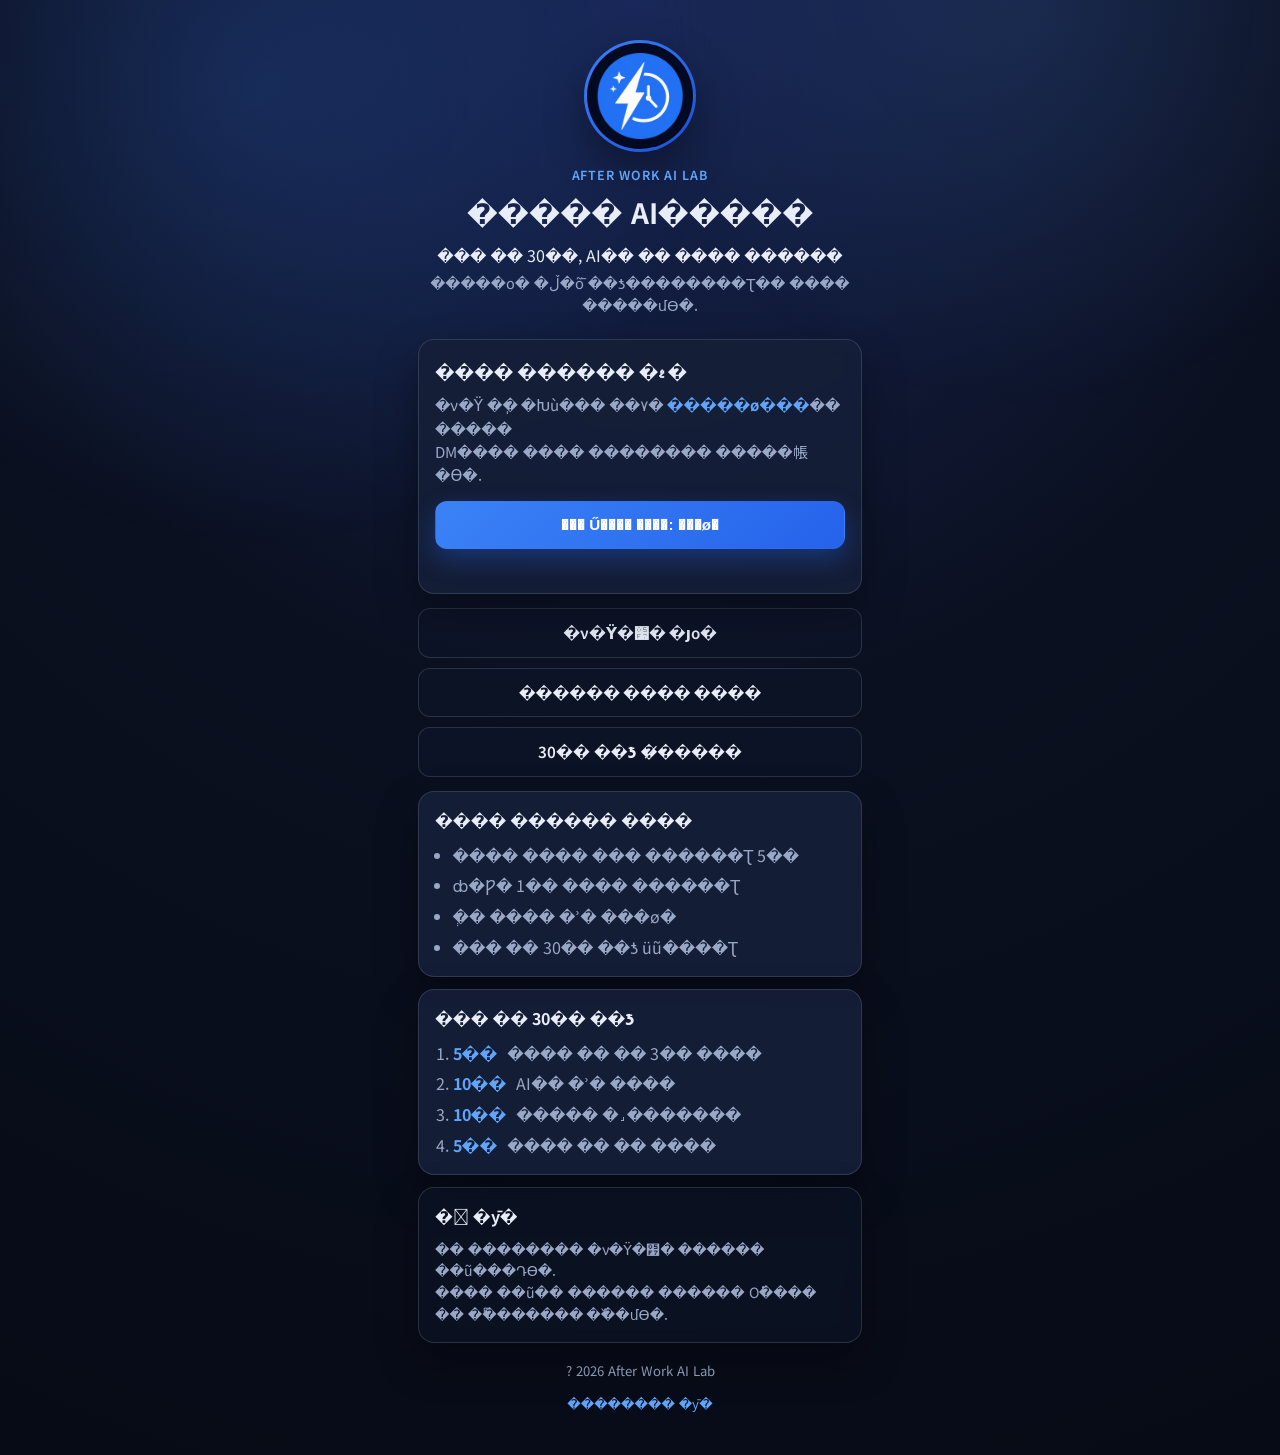
==== afterwork-ai/index.html @ 11415ffe "new" ====
<!DOCTYPE html>
<html lang="ko">
<head>
  <meta charset="UTF-8" />
  <meta name="viewport" content="width=device-width, initial-scale=1.0" />
  <meta name="description" content="��� �� 30��, AI�� �� ���� ������. �����ο� �ڵ�ȭ ��ƾ��������Ʈ ���� ������." />
  <meta name="theme-color" content="#0B1020" />
  <title>����� AI����� | ���� ������</title>
  <link rel="preconnect" href="https://fonts.googleapis.com" />
  <link rel="preconnect" href="https://fonts.gstatic.com" crossorigin />
  <link href="https://fonts.googleapis.com/css2?family=Noto+Sans+KR:wght@400;500;600;700&display=swap" rel="stylesheet" />
  <link rel="stylesheet" href="styles.css" />
  <link rel="icon" href="assets/profile.png" type="image/png" />
</head>
<body>
  <div class="bg-glow" aria-hidden="true"></div>

  <main class="page">
    <header class="profile">
      <div class="avatar-wrap">
        <img src="assets/profile.png" alt="����� AI����� ������" class="avatar" width="112" height="112" />
      </div>
      <p class="eyebrow">After Work AI Lab</p>
      <h1 class="title">����� AI�����</h1>
      <p class="subtitle">��� �� 30��, AI�� �� ���� ������</p>
      <p class="desc">�����ο� �ڵ�ȭ ��ƾ��������Ʈ�� ���� �����մϴ�.</p>
    </header>

    <section class="cta-card" aria-labelledby="cta-title">
      <h2 id="cta-title" class="cta-title">���� ������ �ޱ�</h2>
      <p class="cta-text">
        �ν�Ÿ �ֽ� �Խù��� ��۷� <strong>�����ø���</strong>�� �����<br />
        DM���� ���� �������� �����帳�ϴ�.
      </p>
      <button type="button" class="btn btn-primary" id="copyKeywordBtn" data-keyword="���ø�">
        ��� Ű���� ����: ���ø�
      </button>
      <p class="toast" id="toast" role="status" aria-live="polite"></p>
    </section>

    <nav class="links" aria-label="�ٷΰ��� ��ũ">
      <a
        class="btn btn-outline"
        href="https://www.instagram.com/afterwork_ai_lab/"
        target="_blank"
        rel="noopener noreferrer"
        id="instagramLink"
      >
        �ν�Ÿ�׷� �ȷο�
      </a>
      <a class="btn btn-outline" href="#starter-pack">
        ������ ���� ����
      </a>
      <a class="btn btn-outline" href="#routine">
        30�� ��ƾ �̸�����
      </a>
    </nav>

    <section class="panel" id="starter-pack">
      <h2 class="panel-title">���� ������ ����</h2>
      <ul class="check-list">
        <li>���� ���� ��� ������Ʈ 5��</li>
        <li>ȸ�Ƿ� 1�� ���� ������Ʈ</li>
        <li>�ְ� ���� �ʾ� ���ø�</li>
        <li>��� �� 30�� ��ƾ üũ����Ʈ</li>
      </ul>
    </section>

    <section class="panel" id="routine">
      <h2 class="panel-title">��� �� 30�� ��ƾ</h2>
      <ol class="steps">
        <li><span>5��</span> ���� �� �� 3�� ����</li>
        <li><span>10��</span> AI�� �ʾ� ����</li>
        <li><span>10��</span> ����� �˼�������</li>
        <li><span>5��</span> ���� �� �� ����</li>
      </ol>
    </section>

    <section class="panel panel-muted">
      <h2 class="panel-title">� �ȳ�</h2>
      <p class="note">
        �� �������� �ν�Ÿ�׷� ������ ��ũ���Դϴ�.<br />
        ���� ��ũ�� ������ ������ Ȯ���� �� �ܰ������� �߰��մϴ�.
      </p>
    </section>

    <footer class="footer">
      <p>? <span id="year"></span> After Work AI Lab</p>
      <a href="../privacy.html">�������� �ȳ�</a>
    </footer>
  </main>

  <script src="script.js"></script>
</body>
</html>
---- afterwork-ai/styles.css ----
:root {
  --bg: #0b1020;
  --bg-soft: #121a2f;
  --card: #151f38;
  --text: #e8edf8;
  --muted: #9aa8c7;
  --accent: #3b82f6;
  --accent-strong: #60a5fa;
  --border: rgba(148, 163, 184, 0.22);
  --shadow: 0 18px 40px rgba(0, 0, 0, 0.35);
  --radius: 16px;
}

*,
*::before,
*::after {
  box-sizing: border-box;
}

html {
  scroll-behavior: smooth;
}

body {
  margin: 0;
  min-height: 100vh;
  font-family: "Noto Sans KR", system-ui, -apple-system, sans-serif;
  color: var(--text);
  background: radial-gradient(circle at top, #172554 0%, var(--bg) 45%, #070b16 100%);
  line-height: 1.55;
}

.bg-glow {
  position: fixed;
  inset: 0;
  pointer-events: none;
  background:
    radial-gradient(circle at 20% 10%, rgba(59, 130, 246, 0.18), transparent 35%),
    radial-gradient(circle at 80% 0%, rgba(96, 165, 250, 0.12), transparent 30%);
  z-index: 0;
}

.page {
  position: relative;
  z-index: 1;
  width: min(100%, 480px);
  margin: 0 auto;
  padding: 28px 18px 40px;
}

.profile {
  text-align: center;
  margin-bottom: 22px;
}

.avatar-wrap {
  width: 112px;
  height: 112px;
  margin: 0 auto 14px;
  border-radius: 50%;
  padding: 3px;
  background: linear-gradient(135deg, var(--accent), #1d4ed8);
  box-shadow: var(--shadow);
}

.avatar {
  width: 100%;
  height: 100%;
  border-radius: 50%;
  object-fit: cover;
  display: block;
  background: var(--bg-soft);
}

.eyebrow {
  margin: 0 0 6px;
  font-size: 0.78rem;
  letter-spacing: 0.08em;
  text-transform: uppercase;
  color: var(--accent-strong);
  font-weight: 600;
}

.title {
  margin: 0;
  font-size: 1.55rem;
  font-weight: 700;
}

.subtitle {
  margin: 8px 0 4px;
  font-size: 1rem;
  color: var(--text);
}

.desc {
  margin: 0;
  font-size: 0.92rem;
  color: var(--muted);
}

.cta-card,
.panel {
  background: color-mix(in srgb, var(--card) 92%, transparent);
  border: 1px solid var(--border);
  border-radius: var(--radius);
  box-shadow: var(--shadow);
  backdrop-filter: blur(8px);
}

.cta-card {
  padding: 18px 16px;
  margin-bottom: 14px;
}

.cta-title {
  margin: 0 0 8px;
  font-size: 1.1rem;
}

.cta-text {
  margin: 0 0 14px;
  color: var(--muted);
  font-size: 0.94rem;
}

.cta-text strong {
  color: var(--accent-strong);
}

.links {
  display: grid;
  gap: 10px;
  margin-bottom: 14px;
}

.btn {
  display: inline-flex;
  align-items: center;
  justify-content: center;
  width: 100%;
  min-height: 48px;
  padding: 12px 16px;
  border-radius: 12px;
  font-size: 0.95rem;
  font-weight: 600;
  text-decoration: none;
  border: 1px solid transparent;
  cursor: pointer;
  transition: transform 0.15s ease, background 0.15s ease, border-color 0.15s ease;
}

.btn:hover {
  transform: translateY(-1px);
}

.btn:active {
  transform: translateY(0);
}

.btn-primary {
  color: #fff;
  background: linear-gradient(135deg, var(--accent), #2563eb);
  box-shadow: 0 10px 24px rgba(37, 99, 235, 0.35);
}

.btn-outline {
  color: var(--text);
  background: rgba(15, 23, 42, 0.55);
  border-color: var(--border);
}

.btn-outline:hover {
  border-color: rgba(96, 165, 250, 0.65);
  background: rgba(30, 41, 59, 0.75);
}

.panel {
  padding: 16px;
  margin-bottom: 12px;
}

.panel-muted {
  background: rgba(15, 23, 42, 0.45);
}

.panel-title {
  margin: 0 0 10px;
  font-size: 1rem;
}

.check-list,
.steps {
  margin: 0;
  padding-left: 1.1rem;
  color: var(--muted);
}

.check-list li + li,
.steps li + li {
  margin-top: 6px;
}

.steps li span {
  display: inline-block;
  min-width: 42px;
  margin-right: 6px;
  color: var(--accent-strong);
  font-weight: 700;
}

.note {
  margin: 0;
  font-size: 0.88rem;
  color: var(--muted);
}

.toast {
  min-height: 1.2em;
  margin: 10px 0 0;
  font-size: 0.86rem;
  color: var(--accent-strong);
}

.footer {
  margin-top: 18px;
  text-align: center;
  font-size: 0.82rem;
  color: var(--muted);
}

.footer a {
  color: var(--accent-strong);
  text-decoration: none;
}

.footer a:hover {
  text-decoration: underline;
}

@media (min-width: 520px) {
  .page {
    padding-top: 40px;
  }

  .title {
    font-size: 1.75rem;
  }
}
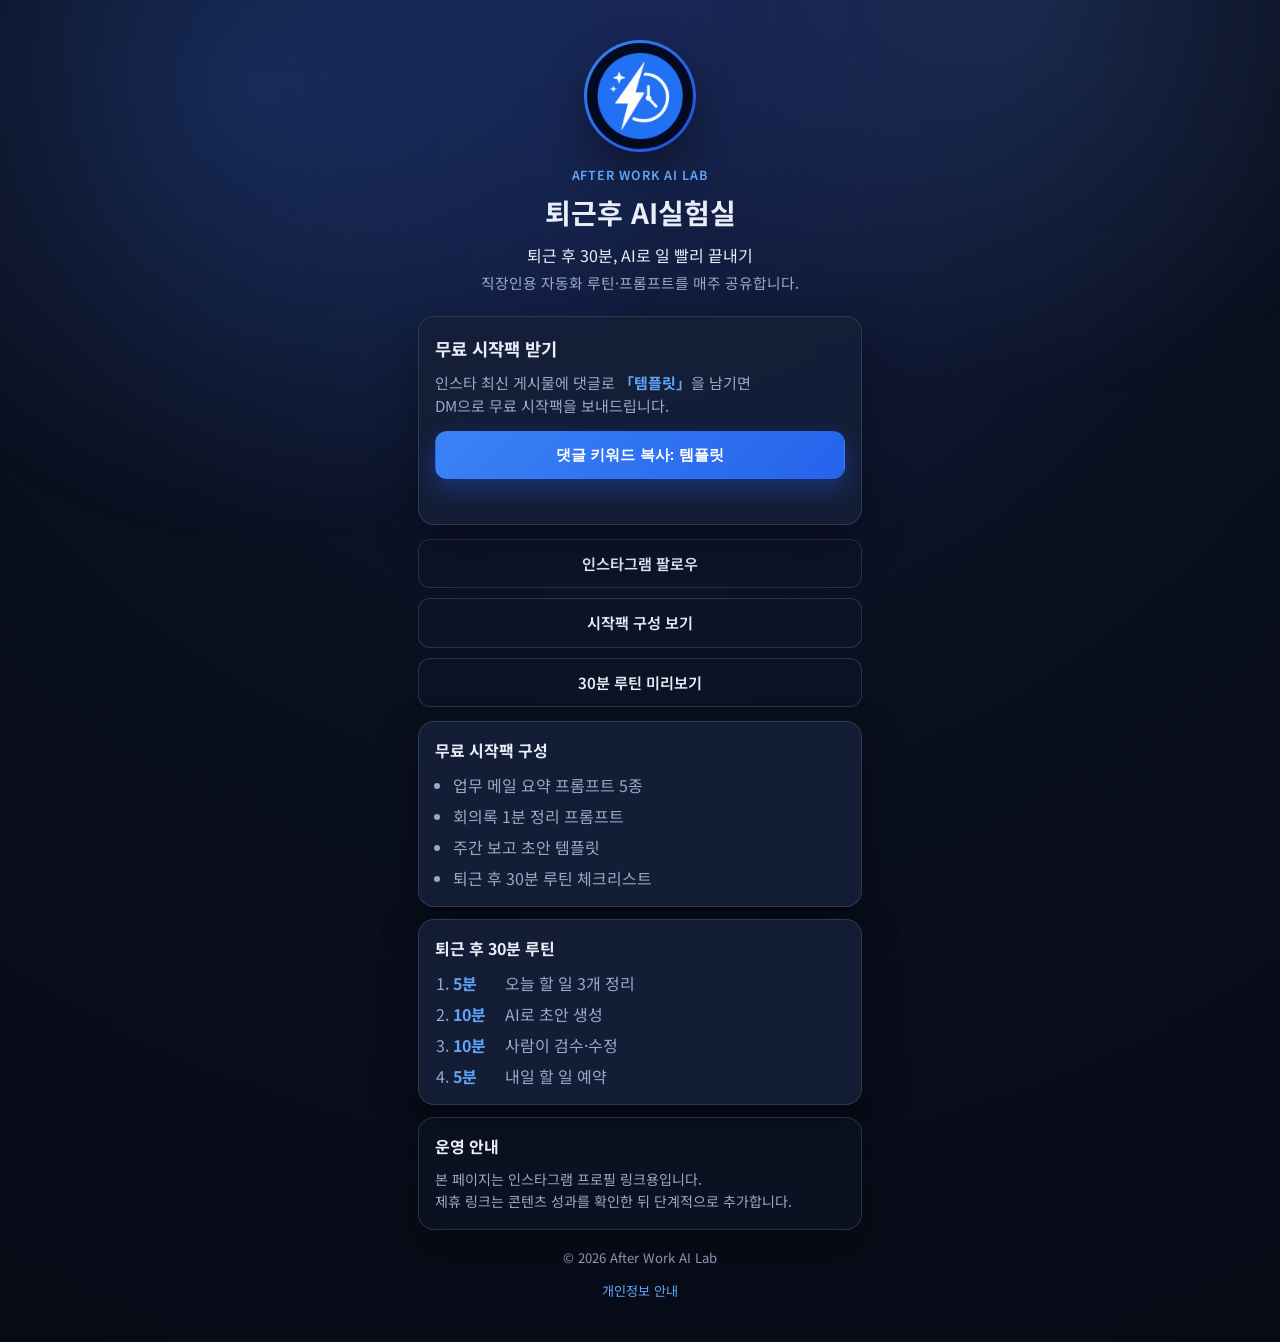
==== commit adfd45d9: "new" ====
--- a/afterwork-ai/index.html
+++ b/afterwork-ai/index.html
@@ -1,95 +1,109 @@
-<!DOCTYPE html>
+<!doctype html>
 <html lang="ko">
-<head>
-  <meta charset="UTF-8" />
-  <meta name="viewport" content="width=device-width, initial-scale=1.0" />
-  <meta name="description" content="��� �� 30��, AI�� �� ���� ������. �����ο� �ڵ�ȭ ��ƾ��������Ʈ ���� ������." />
-  <meta name="theme-color" content="#0B1020" />
-  <title>����� AI����� | ���� ������</title>
-  <link rel="preconnect" href="https://fonts.googleapis.com" />
-  <link rel="preconnect" href="https://fonts.gstatic.com" crossorigin />
-  <link href="https://fonts.googleapis.com/css2?family=Noto+Sans+KR:wght@400;500;600;700&display=swap" rel="stylesheet" />
-  <link rel="stylesheet" href="styles.css" />
-  <link rel="icon" href="assets/profile.png" type="image/png" />
-</head>
-<body>
-  <div class="bg-glow" aria-hidden="true"></div>
+	<head>
+		<meta charset="UTF-8" />
+		<meta http-equiv="Content-Type" content="text/html; charset=UTF-8" />
+		<meta name="viewport" content="width=device-width, initial-scale=1.0" />
+		<meta
+			name="description"
+			content="퇴근 후 30분, AI로 일 빨리 끝내기. 직장인용 자동화 루틴·프롬프트 무료 시작팩."
+		/>
+		<meta name="theme-color" content="#0B1020" />
+		<title>퇴근후 AI실험실 | 무료 시작팩</title>
+		<link rel="preconnect" href="https://fonts.googleapis.com" />
+		<link rel="preconnect" href="https://fonts.gstatic.com" crossorigin />
+		<link
+			href="https://fonts.googleapis.com/css2?family=Noto+Sans+KR:wght@400;500;600;700&display=swap"
+			rel="stylesheet"
+		/>
+		<link rel="stylesheet" href="styles.css" />
+		<link rel="icon" href="assets/profile.png" type="image/png" />
+	</head>
+	<body>
+		<div class="bg-glow" aria-hidden="true"></div>
 
-  <main class="page">
-    <header class="profile">
-      <div class="avatar-wrap">
-        <img src="assets/profile.png" alt="����� AI����� ������" class="avatar" width="112" height="112" />
-      </div>
-      <p class="eyebrow">After Work AI Lab</p>
-      <h1 class="title">����� AI�����</h1>
-      <p class="subtitle">��� �� 30��, AI�� �� ���� ������</p>
-      <p class="desc">�����ο� �ڵ�ȭ ��ƾ��������Ʈ�� ���� �����մϴ�.</p>
-    </header>
+		<main class="page">
+			<header class="profile">
+				<div class="avatar-wrap">
+					<img
+						src="assets/profile.png"
+						alt="퇴근후 AI실험실 프로필"
+						class="avatar"
+						width="112"
+						height="112"
+					/>
+				</div>
+				<p class="eyebrow">After Work AI Lab</p>
+				<h1 class="title">퇴근후 AI실험실</h1>
+				<p class="subtitle">퇴근 후 30분, AI로 일 빨리 끝내기</p>
+				<p class="desc">직장인용 자동화 루틴·프롬프트를 매주 공유합니다.</p>
+			</header>
 
-    <section class="cta-card" aria-labelledby="cta-title">
-      <h2 id="cta-title" class="cta-title">���� ������ �ޱ�</h2>
-      <p class="cta-text">
-        �ν�Ÿ �ֽ� �Խù��� ��۷� <strong>�����ø���</strong>�� �����<br />
-        DM���� ���� �������� �����帳�ϴ�.
-      </p>
-      <button type="button" class="btn btn-primary" id="copyKeywordBtn" data-keyword="���ø�">
-        ��� Ű���� ����: ���ø�
-      </button>
-      <p class="toast" id="toast" role="status" aria-live="polite"></p>
-    </section>
+			<section class="cta-card" aria-labelledby="cta-title">
+				<h2 id="cta-title" class="cta-title">무료 시작팩 받기</h2>
+				<p class="cta-text">
+					인스타 최신 게시물에 댓글로 <strong>「템플릿」</strong>을 남기면<br />
+					DM으로 무료 시작팩을 보내드립니다.
+				</p>
+				<button
+					type="button"
+					class="btn btn-primary"
+					id="copyKeywordBtn"
+					data-keyword="템플릿"
+				>
+					댓글 키워드 복사: 템플릿
+				</button>
+				<p class="toast" id="toast" role="status" aria-live="polite"></p>
+			</section>
 
-    <nav class="links" aria-label="�ٷΰ��� ��ũ">
-      <a
-        class="btn btn-outline"
-        href="https://www.instagram.com/afterwork_ai_lab/"
-        target="_blank"
-        rel="noopener noreferrer"
-        id="instagramLink"
-      >
-        �ν�Ÿ�׷� �ȷο�
-      </a>
-      <a class="btn btn-outline" href="#starter-pack">
-        ������ ���� ����
-      </a>
-      <a class="btn btn-outline" href="#routine">
-        30�� ��ƾ �̸�����
-      </a>
-    </nav>
+			<nav class="links" aria-label="바로가기 링크">
+				<a
+					class="btn btn-outline"
+					href="https://www.instagram.com/afterwork_ai_lab/"
+					target="_blank"
+					rel="noopener noreferrer"
+					id="instagramLink"
+				>
+					인스타그램 팔로우
+				</a>
+				<a class="btn btn-outline" href="#starter-pack">시작팩 구성 보기</a>
+				<a class="btn btn-outline" href="#routine">30분 루틴 미리보기</a>
+			</nav>
 
-    <section class="panel" id="starter-pack">
-      <h2 class="panel-title">���� ������ ����</h2>
-      <ul class="check-list">
-        <li>���� ���� ��� ������Ʈ 5��</li>
-        <li>ȸ�Ƿ� 1�� ���� ������Ʈ</li>
-        <li>�ְ� ���� �ʾ� ���ø�</li>
-        <li>��� �� 30�� ��ƾ üũ����Ʈ</li>
-      </ul>
-    </section>
+			<section class="panel" id="starter-pack">
+				<h2 class="panel-title">무료 시작팩 구성</h2>
+				<ul class="check-list">
+					<li>업무 메일 요약 프롬프트 5종</li>
+					<li>회의록 1분 정리 프롬프트</li>
+					<li>주간 보고 초안 템플릿</li>
+					<li>퇴근 후 30분 루틴 체크리스트</li>
+				</ul>
+			</section>
 
-    <section class="panel" id="routine">
-      <h2 class="panel-title">��� �� 30�� ��ƾ</h2>
-      <ol class="steps">
-        <li><span>5��</span> ���� �� �� 3�� ����</li>
-        <li><span>10��</span> AI�� �ʾ� ����</li>
-        <li><span>10��</span> ����� �˼�������</li>
-        <li><span>5��</span> ���� �� �� ����</li>
-      </ol>
-    </section>
+			<section class="panel" id="routine">
+				<h2 class="panel-title">퇴근 후 30분 루틴</h2>
+				<ol class="steps">
+					<li><span>5분</span> 오늘 할 일 3개 정리</li>
+					<li><span>10분</span> AI로 초안 생성</li>
+					<li><span>10분</span> 사람이 검수·수정</li>
+					<li><span>5분</span> 내일 할 일 예약</li>
+				</ol>
+			</section>
 
-    <section class="panel panel-muted">
-      <h2 class="panel-title">� �ȳ�</h2>
-      <p class="note">
-        �� �������� �ν�Ÿ�׷� ������ ��ũ���Դϴ�.<br />
-        ���� ��ũ�� ������ ������ Ȯ���� �� �ܰ������� �߰��մϴ�.
-      </p>
-    </section>
+			<section class="panel panel-muted">
+				<h2 class="panel-title">운영 안내</h2>
+				<p class="note">
+					본 페이지는 인스타그램 프로필 링크용입니다.<br />
+					제휴 링크는 콘텐츠 성과를 확인한 뒤 단계적으로 추가합니다.
+				</p>
+			</section>
 
-    <footer class="footer">
-      <p>? <span id="year"></span> After Work AI Lab</p>
-      <a href="../privacy.html">�������� �ȳ�</a>
-    </footer>
-  </main>
+			<footer class="footer">
+				<p>&copy; <span id="year"></span> After Work AI Lab</p>
+				<a href="../privacy.html">개인정보 안내</a>
+			</footer>
+		</main>
 
-  <script src="script.js"></script>
-</body>
+		<script src="script.js"></script>
+	</body>
 </html>
--- a/afterwork-ai/styles.css
+++ b/afterwork-ai/styles.css
@@ -1,249 +1,264 @@
 :root {
-  --bg: #0b1020;
-  --bg-soft: #121a2f;
-  --card: #151f38;
-  --text: #e8edf8;
-  --muted: #9aa8c7;
-  --accent: #3b82f6;
-  --accent-strong: #60a5fa;
-  --border: rgba(148, 163, 184, 0.22);
-  --shadow: 0 18px 40px rgba(0, 0, 0, 0.35);
-  --radius: 16px;
+	--bg: #0b1020;
+	--bg-soft: #121a2f;
+	--card: #151f38;
+	--text: #e8edf8;
+	--muted: #9aa8c7;
+	--accent: #3b82f6;
+	--accent-strong: #60a5fa;
+	--border: rgba(148, 163, 184, 0.22);
+	--shadow: 0 18px 40px rgba(0, 0, 0, 0.35);
+	--radius: 16px;
 }
 
 *,
 *::before,
 *::after {
-  box-sizing: border-box;
+	box-sizing: border-box;
 }
 
 html {
-  scroll-behavior: smooth;
+	scroll-behavior: smooth;
 }
 
 body {
-  margin: 0;
-  min-height: 100vh;
-  font-family: "Noto Sans KR", system-ui, -apple-system, sans-serif;
-  color: var(--text);
-  background: radial-gradient(circle at top, #172554 0%, var(--bg) 45%, #070b16 100%);
-  line-height: 1.55;
+	margin: 0;
+	min-height: 100vh;
+	font-family:
+		"Noto Sans KR",
+		system-ui,
+		-apple-system,
+		sans-serif;
+	color: var(--text);
+	background: radial-gradient(
+		circle at top,
+		#172554 0%,
+		var(--bg) 45%,
+		#070b16 100%
+	);
+	line-height: 1.55;
 }
 
 .bg-glow {
-  position: fixed;
-  inset: 0;
-  pointer-events: none;
-  background:
-    radial-gradient(circle at 20% 10%, rgba(59, 130, 246, 0.18), transparent 35%),
-    radial-gradient(circle at 80% 0%, rgba(96, 165, 250, 0.12), transparent 30%);
-  z-index: 0;
+	position: fixed;
+	inset: 0;
+	pointer-events: none;
+	background:
+		radial-gradient(
+			circle at 20% 10%,
+			rgba(59, 130, 246, 0.18),
+			transparent 35%
+		),
+		radial-gradient(circle at 80% 0%, rgba(96, 165, 250, 0.12), transparent 30%);
+	z-index: 0;
 }
 
 .page {
-  position: relative;
-  z-index: 1;
-  width: min(100%, 480px);
-  margin: 0 auto;
-  padding: 28px 18px 40px;
+	position: relative;
+	z-index: 1;
+	width: min(100%, 480px);
+	margin: 0 auto;
+	padding: 28px 18px 40px;
 }
 
 .profile {
-  text-align: center;
-  margin-bottom: 22px;
+	text-align: center;
+	margin-bottom: 22px;
 }
 
 .avatar-wrap {
-  width: 112px;
-  height: 112px;
-  margin: 0 auto 14px;
-  border-radius: 50%;
-  padding: 3px;
-  background: linear-gradient(135deg, var(--accent), #1d4ed8);
-  box-shadow: var(--shadow);
+	width: 112px;
+	height: 112px;
+	margin: 0 auto 14px;
+	border-radius: 50%;
+	padding: 3px;
+	background: linear-gradient(135deg, var(--accent), #1d4ed8);
+	box-shadow: var(--shadow);
 }
 
 .avatar {
-  width: 100%;
-  height: 100%;
-  border-radius: 50%;
-  object-fit: cover;
-  display: block;
-  background: var(--bg-soft);
+	width: 100%;
+	height: 100%;
+	border-radius: 50%;
+	object-fit: cover;
+	display: block;
+	background: var(--bg-soft);
 }
 
 .eyebrow {
-  margin: 0 0 6px;
-  font-size: 0.78rem;
-  letter-spacing: 0.08em;
-  text-transform: uppercase;
-  color: var(--accent-strong);
-  font-weight: 600;
+	margin: 0 0 6px;
+	font-size: 0.78rem;
+	letter-spacing: 0.08em;
+	text-transform: uppercase;
+	color: var(--accent-strong);
+	font-weight: 600;
 }
 
 .title {
-  margin: 0;
-  font-size: 1.55rem;
-  font-weight: 700;
+	margin: 0;
+	font-size: 1.55rem;
+	font-weight: 700;
 }
 
 .subtitle {
-  margin: 8px 0 4px;
-  font-size: 1rem;
-  color: var(--text);
+	margin: 8px 0 4px;
+	font-size: 1rem;
 }
 
 .desc {
-  margin: 0;
-  font-size: 0.92rem;
-  color: var(--muted);
+	margin: 0;
+	font-size: 0.92rem;
+	color: var(--muted);
 }
 
 .cta-card,
 .panel {
-  background: color-mix(in srgb, var(--card) 92%, transparent);
-  border: 1px solid var(--border);
-  border-radius: var(--radius);
-  box-shadow: var(--shadow);
-  backdrop-filter: blur(8px);
+	background: color-mix(in srgb, var(--card) 92%, transparent);
+	border: 1px solid var(--border);
+	border-radius: var(--radius);
+	box-shadow: var(--shadow);
+	backdrop-filter: blur(8px);
 }
 
 .cta-card {
-  padding: 18px 16px;
-  margin-bottom: 14px;
+	padding: 18px 16px;
+	margin-bottom: 14px;
 }
 
 .cta-title {
-  margin: 0 0 8px;
-  font-size: 1.1rem;
+	margin: 0 0 8px;
+	font-size: 1.1rem;
 }
 
 .cta-text {
-  margin: 0 0 14px;
-  color: var(--muted);
-  font-size: 0.94rem;
+	margin: 0 0 14px;
+	color: var(--muted);
+	font-size: 0.94rem;
 }
 
 .cta-text strong {
-  color: var(--accent-strong);
+	color: var(--accent-strong);
 }
 
 .links {
-  display: grid;
-  gap: 10px;
-  margin-bottom: 14px;
+	display: grid;
+	gap: 10px;
+	margin-bottom: 14px;
 }
 
 .btn {
-  display: inline-flex;
-  align-items: center;
-  justify-content: center;
-  width: 100%;
-  min-height: 48px;
-  padding: 12px 16px;
-  border-radius: 12px;
-  font-size: 0.95rem;
-  font-weight: 600;
-  text-decoration: none;
-  border: 1px solid transparent;
-  cursor: pointer;
-  transition: transform 0.15s ease, background 0.15s ease, border-color 0.15s ease;
+	display: inline-flex;
+	align-items: center;
+	justify-content: center;
+	width: 100%;
+	min-height: 48px;
+	padding: 12px 16px;
+	border-radius: 12px;
+	font-size: 0.95rem;
+	font-weight: 600;
+	text-decoration: none;
+	border: 1px solid transparent;
+	cursor: pointer;
+	transition:
+		transform 0.15s ease,
+		background 0.15s ease,
+		border-color 0.15s ease;
 }
 
 .btn:hover {
-  transform: translateY(-1px);
+	transform: translateY(-1px);
 }
 
 .btn:active {
-  transform: translateY(0);
+	transform: translateY(0);
 }
 
 .btn-primary {
-  color: #fff;
-  background: linear-gradient(135deg, var(--accent), #2563eb);
-  box-shadow: 0 10px 24px rgba(37, 99, 235, 0.35);
+	color: #fff;
+	background: linear-gradient(135deg, var(--accent), #2563eb);
+	box-shadow: 0 10px 24px rgba(37, 99, 235, 0.35);
 }
 
 .btn-outline {
-  color: var(--text);
-  background: rgba(15, 23, 42, 0.55);
-  border-color: var(--border);
+	color: var(--text);
+	background: rgba(15, 23, 42, 0.55);
+	border-color: var(--border);
 }
 
 .btn-outline:hover {
-  border-color: rgba(96, 165, 250, 0.65);
-  background: rgba(30, 41, 59, 0.75);
+	border-color: rgba(96, 165, 250, 0.65);
+	background: rgba(30, 41, 59, 0.75);
 }
 
 .panel {
-  padding: 16px;
-  margin-bottom: 12px;
+	padding: 16px;
+	margin-bottom: 12px;
 }
 
 .panel-muted {
-  background: rgba(15, 23, 42, 0.45);
+	background: rgba(15, 23, 42, 0.45);
 }
 
 .panel-title {
-  margin: 0 0 10px;
-  font-size: 1rem;
+	margin: 0 0 10px;
+	font-size: 1rem;
 }
 
 .check-list,
 .steps {
-  margin: 0;
-  padding-left: 1.1rem;
-  color: var(--muted);
+	margin: 0;
+	padding-left: 1.1rem;
+	color: var(--muted);
 }
 
 .check-list li + li,
 .steps li + li {
-  margin-top: 6px;
+	margin-top: 6px;
 }
 
 .steps li span {
-  display: inline-block;
-  min-width: 42px;
-  margin-right: 6px;
-  color: var(--accent-strong);
-  font-weight: 700;
+	display: inline-block;
+	min-width: 42px;
+	margin-right: 6px;
+	color: var(--accent-strong);
+	font-weight: 700;
 }
 
 .note {
-  margin: 0;
-  font-size: 0.88rem;
-  color: var(--muted);
+	margin: 0;
+	font-size: 0.88rem;
+	color: var(--muted);
 }
 
 .toast {
-  min-height: 1.2em;
-  margin: 10px 0 0;
-  font-size: 0.86rem;
-  color: var(--accent-strong);
+	min-height: 1.2em;
+	margin: 10px 0 0;
+	font-size: 0.86rem;
+	color: var(--accent-strong);
 }
 
 .footer {
-  margin-top: 18px;
-  text-align: center;
-  font-size: 0.82rem;
-  color: var(--muted);
+	margin-top: 18px;
+	text-align: center;
+	font-size: 0.82rem;
+	color: var(--muted);
 }
 
 .footer a {
-  color: var(--accent-strong);
-  text-decoration: none;
+	color: var(--accent-strong);
+	text-decoration: none;
 }
 
 .footer a:hover {
-  text-decoration: underline;
+	text-decoration: underline;
 }
 
 @media (min-width: 520px) {
-  .page {
-    padding-top: 40px;
-  }
-
-  .title {
-    font-size: 1.75rem;
-  }
-}
+	.page {
+		padding-top: 40px;
+	}
+
+	.title {
+		font-size: 1.75rem;
+	}
+}
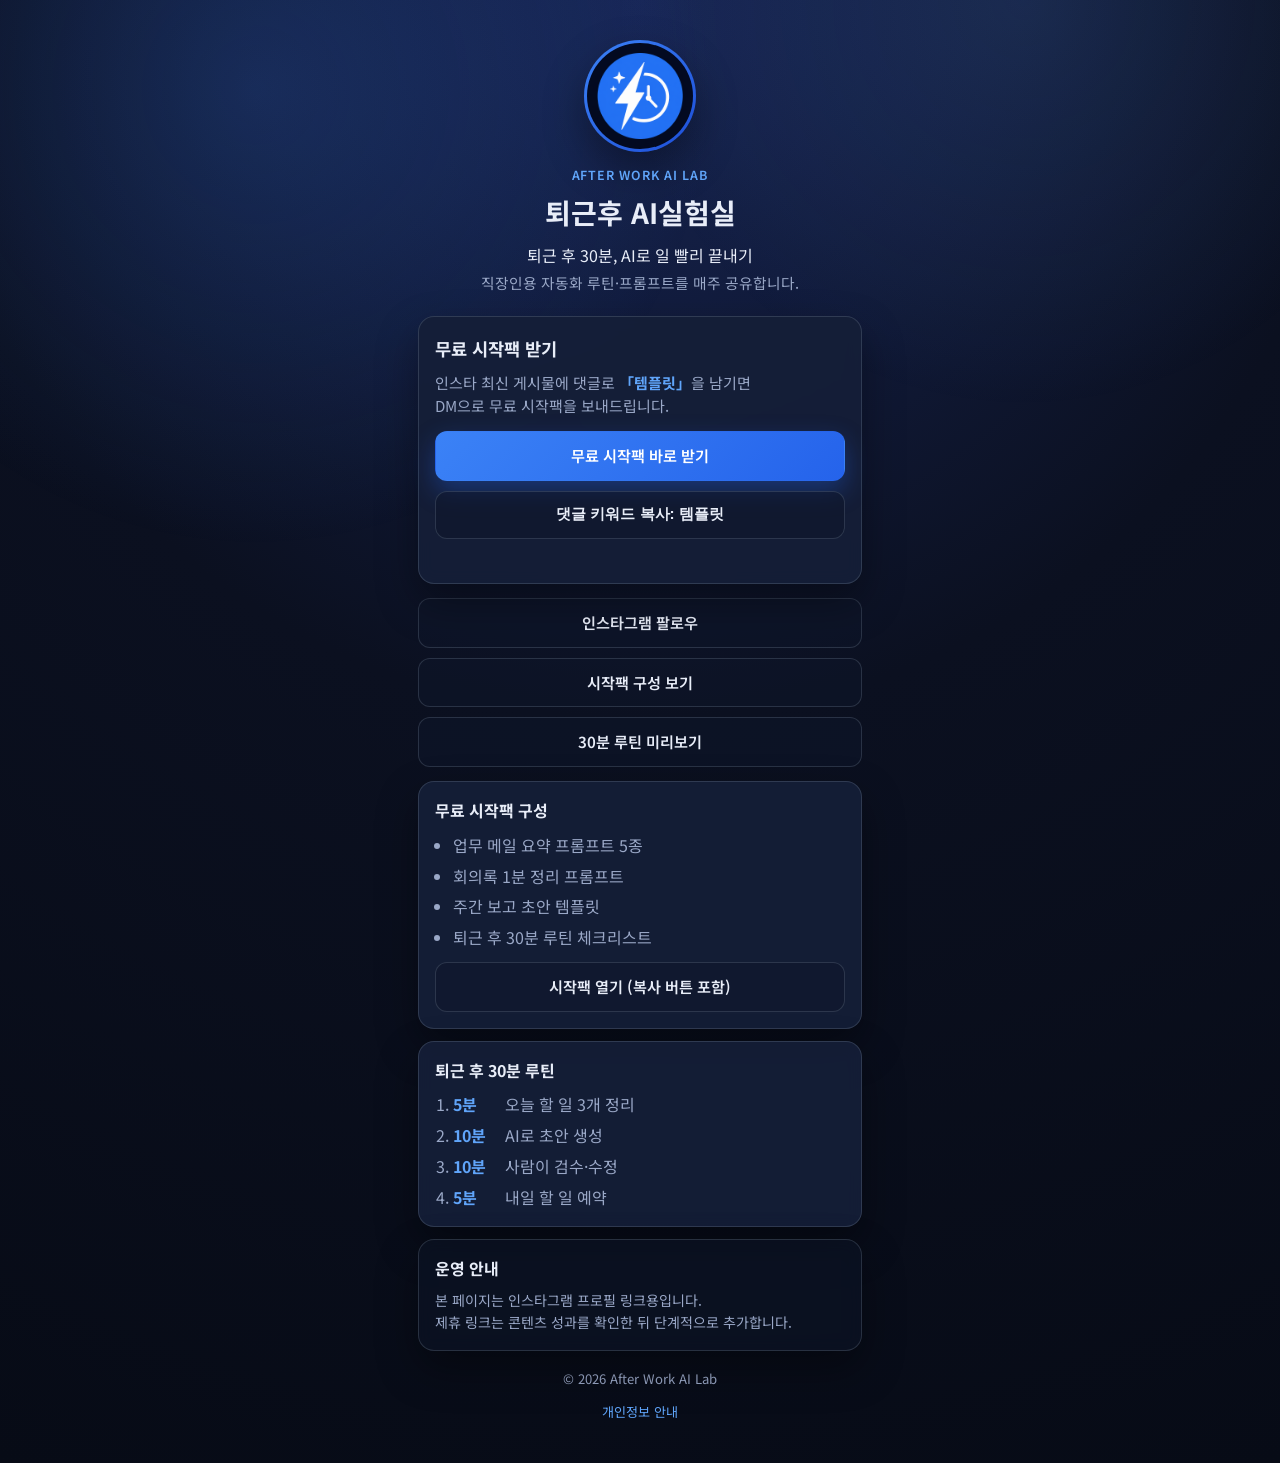
==== commit 72625c18: "starterpack" ====
--- a/afterwork-ai/index.html
+++ b/afterwork-ai/index.html
@@ -45,11 +45,15 @@
 					인스타 최신 게시물에 댓글로 <strong>「템플릿」</strong>을 남기면<br />
 					DM으로 무료 시작팩을 보내드립니다.
 				</p>
+				<a class="btn btn-primary" href="starter-pack.html">
+					무료 시작팩 바로 받기
+				</a>
 				<button
 					type="button"
-					class="btn btn-primary"
+					class="btn btn-outline"
 					id="copyKeywordBtn"
 					data-keyword="템플릿"
+					style="margin-top: 10px"
 				>
 					댓글 키워드 복사: 템플릿
 				</button>
@@ -66,7 +70,7 @@
 				>
 					인스타그램 팔로우
 				</a>
-				<a class="btn btn-outline" href="#starter-pack">시작팩 구성 보기</a>
+				<a class="btn btn-outline" href="starter-pack.html">시작팩 구성 보기</a>
 				<a class="btn btn-outline" href="#routine">30분 루틴 미리보기</a>
 			</nav>
 
@@ -78,6 +82,9 @@
 					<li>주간 보고 초안 템플릿</li>
 					<li>퇴근 후 30분 루틴 체크리스트</li>
 				</ul>
+				<a class="btn btn-outline" href="starter-pack.html" style="margin-top: 12px">
+					시작팩 열기 (복사 버튼 포함)
+				</a>
 			</section>
 
 			<section class="panel" id="routine">
